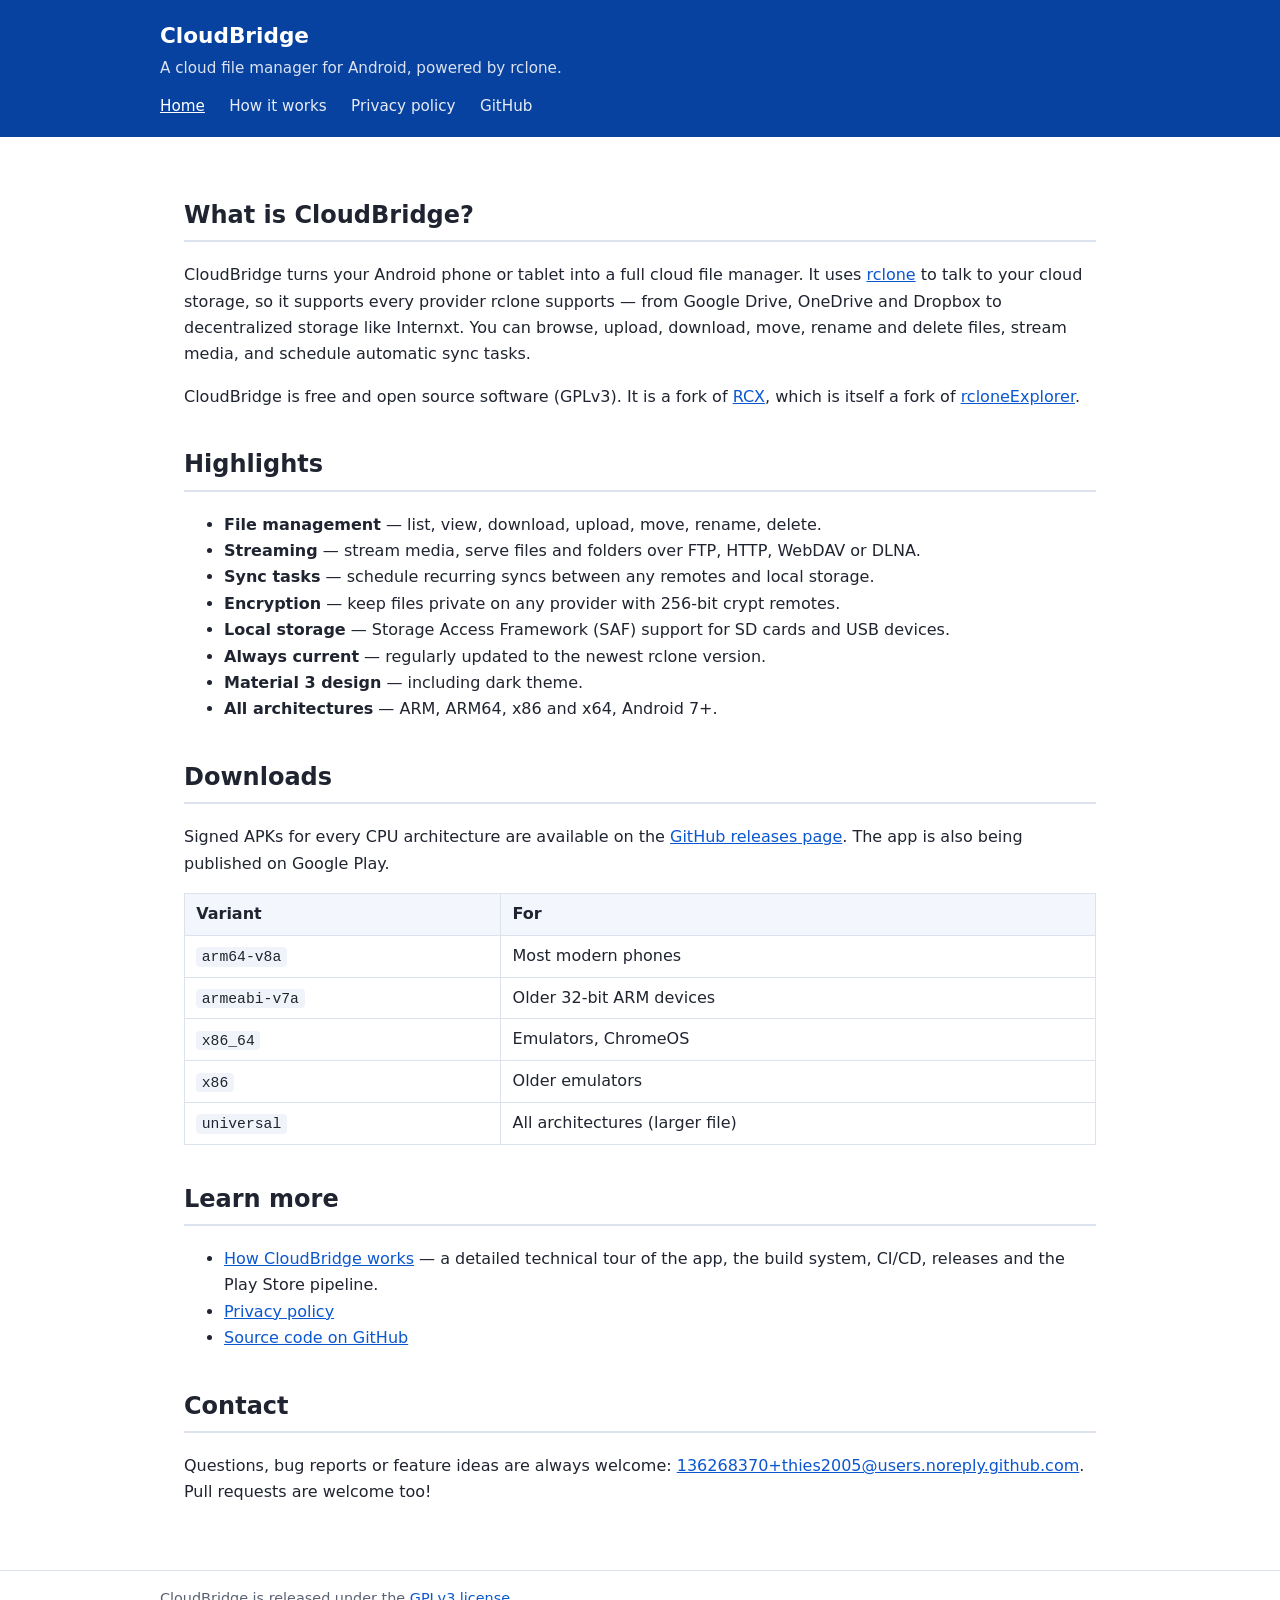
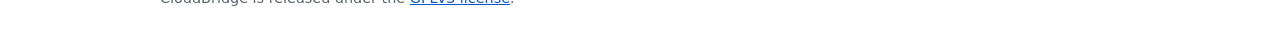
==== docs/index.html @ ca446e2e "Merge c492876258ca841232229249519abe92ff77c3a4 into bda00f8d0162acb30a343982c54e3426d2824c15" ====
<!DOCTYPE html>
<html lang="en">
<head>
  <meta charset="utf-8">
  <meta name="viewport" content="width=device-width, initial-scale=1">
  <title>CloudBridge — Rclone for Android</title>
  <meta name="description" content="CloudBridge is a cloud file manager for Android, powered by rclone.">
  <link rel="stylesheet" href="style.css">
</head>
<body>
<header class="site">
  <div class="inner">
    <h1>CloudBridge</h1>
    <p>A cloud file manager for Android, powered by rclone.</p>
    <nav class="site">
      <a href="index.html" aria-current="page">Home</a>
      <a href="internals.html">How it works</a>
      <a href="privacy.html">Privacy policy</a>
      <a href="https://github.com/thies2005/CloudBridge">GitHub</a>
    </nav>
  </div>
</header>

<main>
  <h2>What is CloudBridge?</h2>
  <p>
    CloudBridge turns your Android phone or tablet into a full cloud file manager.
    It uses <a href="https://rclone.org">rclone</a> to talk to your cloud storage,
    so it supports every provider rclone supports — from Google Drive, OneDrive and
    Dropbox to decentralized storage like Internxt. You can browse, upload, download,
    move, rename and delete files, stream media, and schedule automatic sync tasks.
  </p>
  <p>
    CloudBridge is free and open source software (GPLv3). It is a fork of
    <a href="https://github.com/x0b/rcx">RCX</a>, which is itself a fork of
    <a href="https://github.com/patrykcoding/rcloneExplorer">rcloneExplorer</a>.
  </p>

  <h2>Highlights</h2>
  <ul>
    <li><strong>File management</strong> — list, view, download, upload, move, rename, delete.</li>
    <li><strong>Streaming</strong> — stream media, serve files and folders over FTP, HTTP, WebDAV or DLNA.</li>
    <li><strong>Sync tasks</strong> — schedule recurring syncs between any remotes and local storage.</li>
    <li><strong>Encryption</strong> — keep files private on any provider with 256-bit crypt remotes.</li>
    <li><strong>Local storage</strong> — Storage Access Framework (SAF) support for SD cards and USB devices.</li>
    <li><strong>Always current</strong> — regularly updated to the newest rclone version.</li>
    <li><strong>Material 3 design</strong> — including dark theme.</li>
    <li><strong>All architectures</strong> — ARM, ARM64, x86 and x64, Android 7+.</li>
  </ul>

  <h2>Downloads</h2>
  <p>
    Signed APKs for every CPU architecture are available on the
    <a href="https://github.com/thies2005/CloudBridge/releases">GitHub releases page</a>.
    The app is also being published on Google Play.
  </p>
  <table>
    <tr><th>Variant</th><th>For</th></tr>
    <tr><td><code>arm64-v8a</code></td><td>Most modern phones</td></tr>
    <tr><td><code>armeabi-v7a</code></td><td>Older 32-bit ARM devices</td></tr>
    <tr><td><code>x86_64</code></td><td>Emulators, ChromeOS</td></tr>
    <tr><td><code>x86</code></td><td>Older emulators</td></tr>
    <tr><td><code>universal</code></td><td>All architectures (larger file)</td></tr>
  </table>

  <h2>Learn more</h2>
  <ul>
    <li><a href="internals.html">How CloudBridge works</a> — a detailed technical tour of the app, the build system, CI/CD, releases and the Play Store pipeline.</li>
    <li><a href="privacy.html">Privacy policy</a></li>
    <li><a href="https://github.com/thies2005/CloudBridge">Source code on GitHub</a></li>
  </ul>

  <h2>Contact</h2>
  <p>
    Questions, bug reports or feature ideas are always welcome:
    <a href="mailto:136268370+thies2005@users.noreply.github.com">136268370+thies2005@users.noreply.github.com</a>.
    Pull requests are welcome too!
  </p>
</main>

<footer class="site">
  <div class="inner">
    CloudBridge is released under the <a href="https://github.com/thies2005/CloudBridge/blob/master/LICENSE">GPLv3 license</a>.
  </div>
</footer>
</body>
</html>
---- docs/style.css ----
:root {
  --accent: #0b57d0;
  --accent-dark: #0842a0;
  --bg: #ffffff;
  --bg-soft: #f3f6fc;
  --text: #1f2430;
  --text-soft: #5a6273;
  --border: #dde3ee;
  --code-bg: #f0f3f9;
}

* { box-sizing: border-box; }

body {
  margin: 0;
  font-family: system-ui, -apple-system, "Segoe UI", Roboto, sans-serif;
  color: var(--text);
  background: var(--bg);
  line-height: 1.65;
}

header.site {
  background: var(--accent-dark);
  color: #fff;
  padding: 1.1rem 1.5rem;
}

header.site .inner, main, footer .inner { max-width: 960px; margin: 0 auto; }

header.site h1 { margin: 0; font-size: 1.35rem; }
header.site p { margin: .2rem 0 0; opacity: .85; font-size: .95rem; }

nav.site { margin-top: .7rem; }
nav.site a {
  color: #fff; text-decoration: none; font-size: .95rem;
  margin-right: 1.2rem; opacity: .9;
}
nav.site a:hover, nav.site a[aria-current] { opacity: 1; text-decoration: underline; }

main { padding: 1.5rem 1.5rem 3rem; }

h2 { border-bottom: 2px solid var(--border); padding-bottom: .3rem; margin-top: 2.2rem; }
h3 { margin-top: 1.6rem; }
a { color: var(--accent); }

code, pre {
  font-family: ui-monospace, SFMono-Regular, Menlo, Consolas, monospace;
  font-size: .92em;
}
code { background: var(--code-bg); padding: .1rem .35rem; border-radius: 4px; }
pre {
  background: var(--code-bg); border: 1px solid var(--border);
  padding: .8rem 1rem; border-radius: 8px; overflow-x: auto;
}
pre code { background: none; padding: 0; }

table { border-collapse: collapse; width: 100%; margin: 1rem 0; }
th, td { border: 1px solid var(--border); padding: .45rem .7rem; text-align: left; vertical-align: top; }
th { background: var(--bg-soft); }

.note {
  background: var(--bg-soft); border-left: 4px solid var(--accent);
  padding: .8rem 1rem; border-radius: 0 8px 8px 0; margin: 1rem 0;
}

footer.site { border-top: 1px solid var(--border); padding: 1rem 1.5rem 2rem; color: var(--text-soft); font-size: .9rem; }
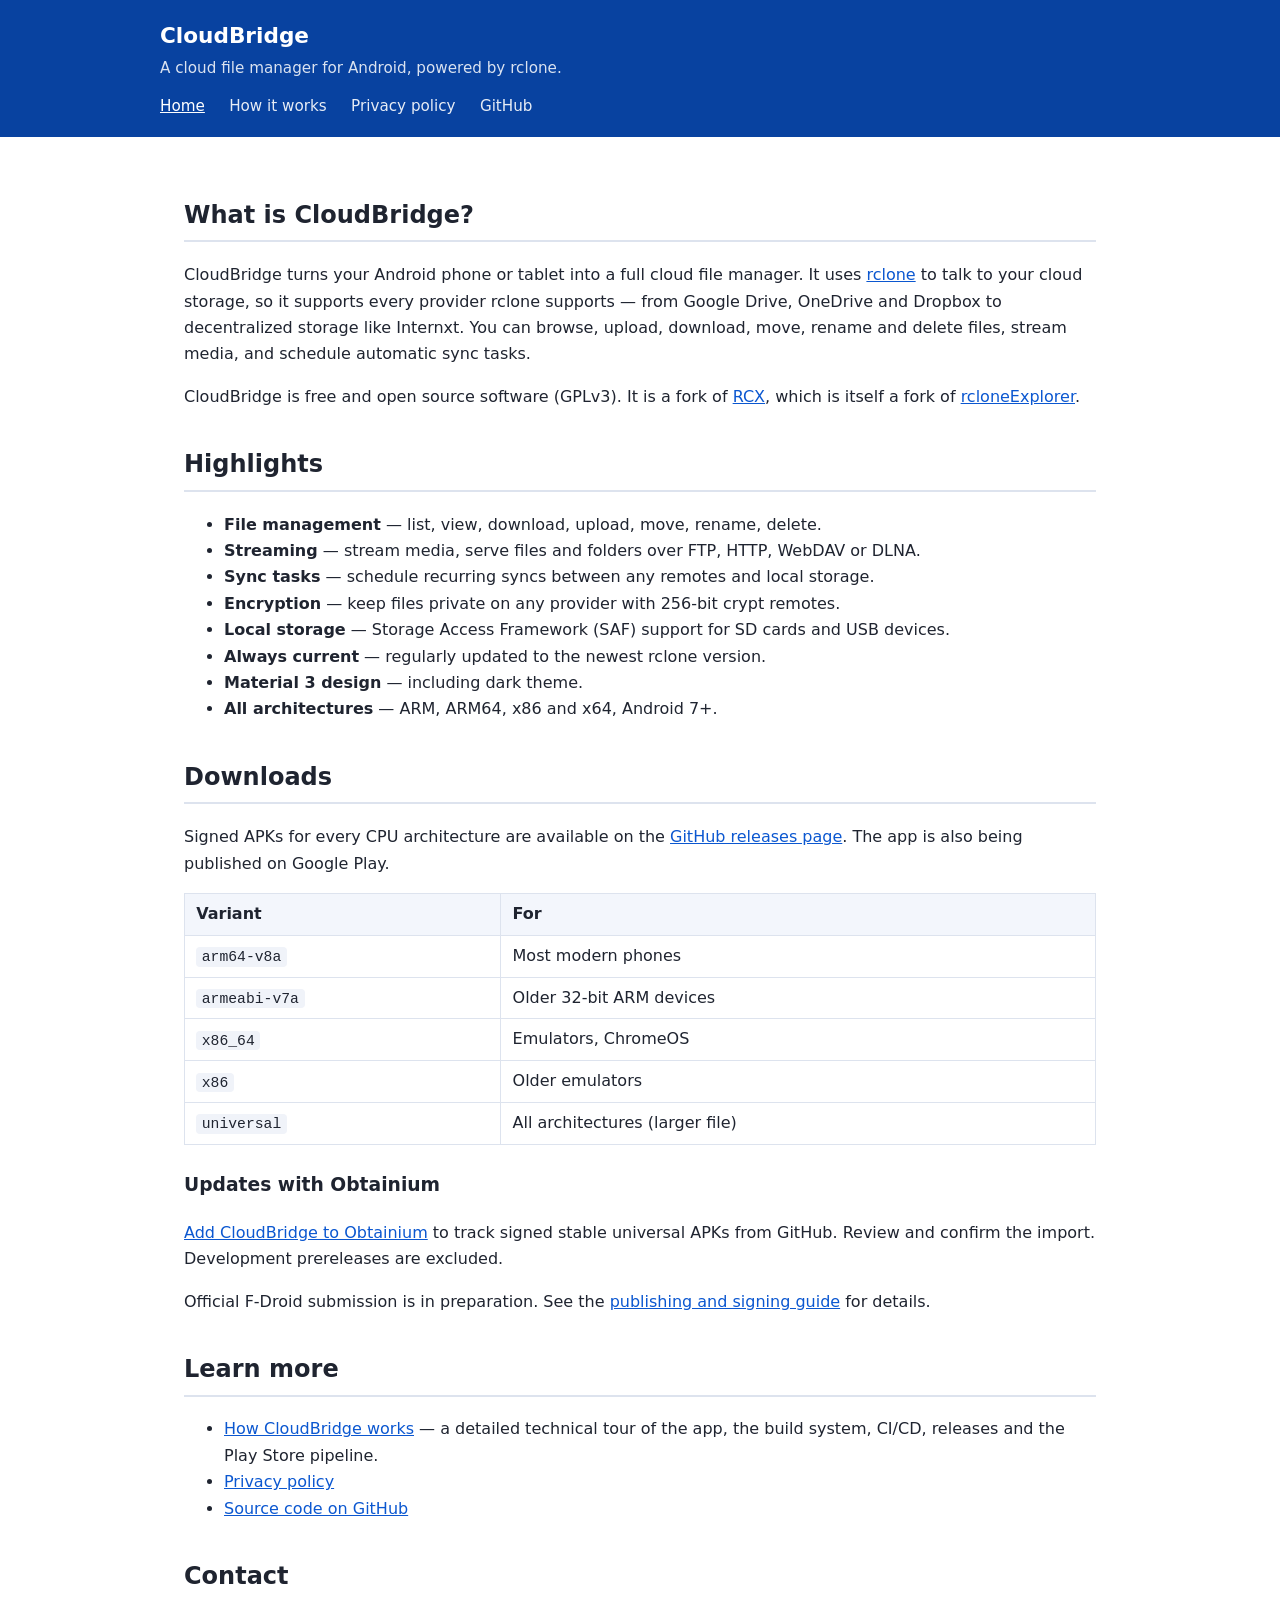
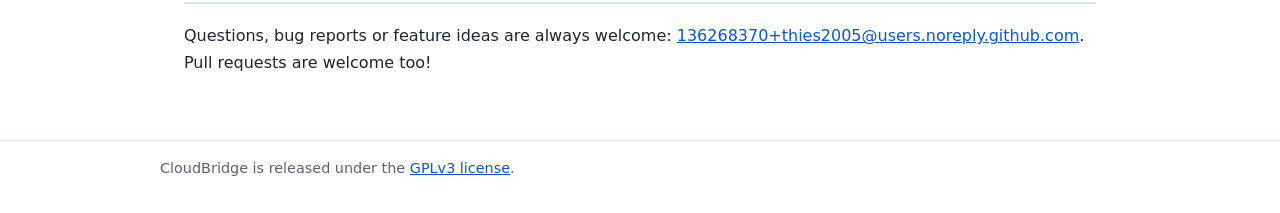
==== commit 0de7704d: "chore: release CloudBridge 1.0.3" ====
--- a/docs/index.html
+++ b/docs/index.html
@@ -63,6 +63,10 @@
     <tr><td><code>universal</code></td><td>All architectures (larger file)</td></tr>
   </table>
 
+  <h3>Updates with Obtainium</h3>
+  <p><a href="https://apps.obtainium.imranr.dev/redirect?r=obtainium%3A%2F%2Fapp%2F%257B%2522id%2522%253A%2522de.schuelken.cloudbridge%2522%252C%2522url%2522%253A%2522https%253A%252F%252Fgithub.com%252Fthies2005%252FCloudBridge%2522%252C%2522author%2522%253A%2522thies2005%2522%252C%2522name%2522%253A%2522CloudBridge%2522%252C%2522preferredApkIndex%2522%253A0%252C%2522additionalSettings%2522%253A%2522%257B%255C%2522includePrereleases%255C%2522%253Afalse%252C%255C%2522fallbackToOlderReleases%255C%2522%253Afalse%252C%255C%2522sortMethodChoice%255C%2522%253A%255C%2522date%255C%2522%252C%255C%2522verifyLatestTag%255C%2522%253Afalse%252C%255C%2522apkFilterRegEx%255C%2522%253A%255C%2522%255Ecloudbridge_v%255B0-9%255D%252B%255C%255C%255C%255C.%255B0-9%255D%252B%255C%255C%255C%255C.%255B0-9%255D%252B-oss-universal-release%255C%255C%255C%255C.apk%2524%255C%2522%252C%255C%2522invertAPKFilter%255C%2522%253Afalse%252C%255C%2522autoApkFilterByArch%255C%2522%253Afalse%252C%255C%2522trackOnly%255C%2522%253Afalse%252C%255C%2522versionDetection%255C%2522%253Atrue%257D%2522%257D">Add CloudBridge to Obtainium</a> to track signed stable universal APKs from GitHub. Review and confirm the import. Development prereleases are excluded.</p>
+  <p>Official F-Droid submission is in preparation. See the <a href="https://github.com/thies2005/CloudBridge/blob/master/docs/PUBLISHING.md">publishing and signing guide</a> for details.</p>
+
   <h2>Learn more</h2>
   <ul>
     <li><a href="internals.html">How CloudBridge works</a> — a detailed technical tour of the app, the build system, CI/CD, releases and the Play Store pipeline.</li>
